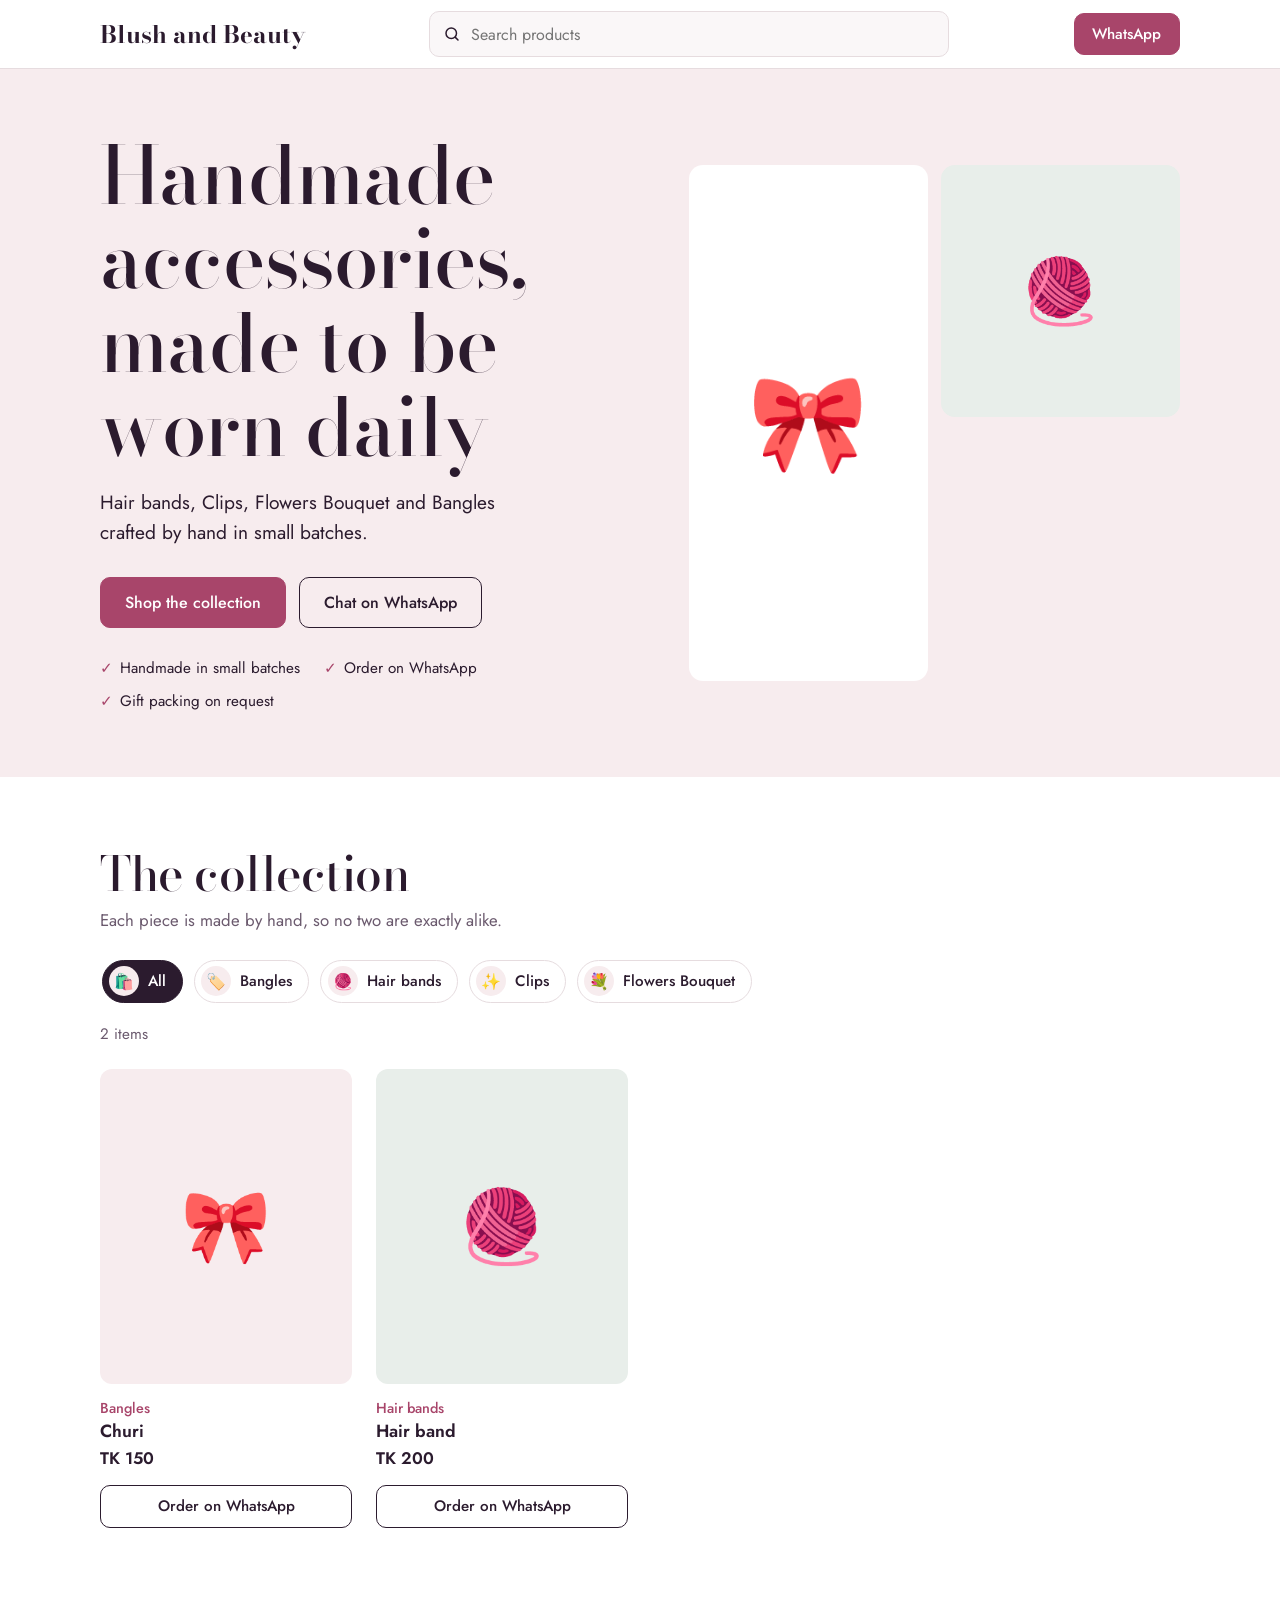
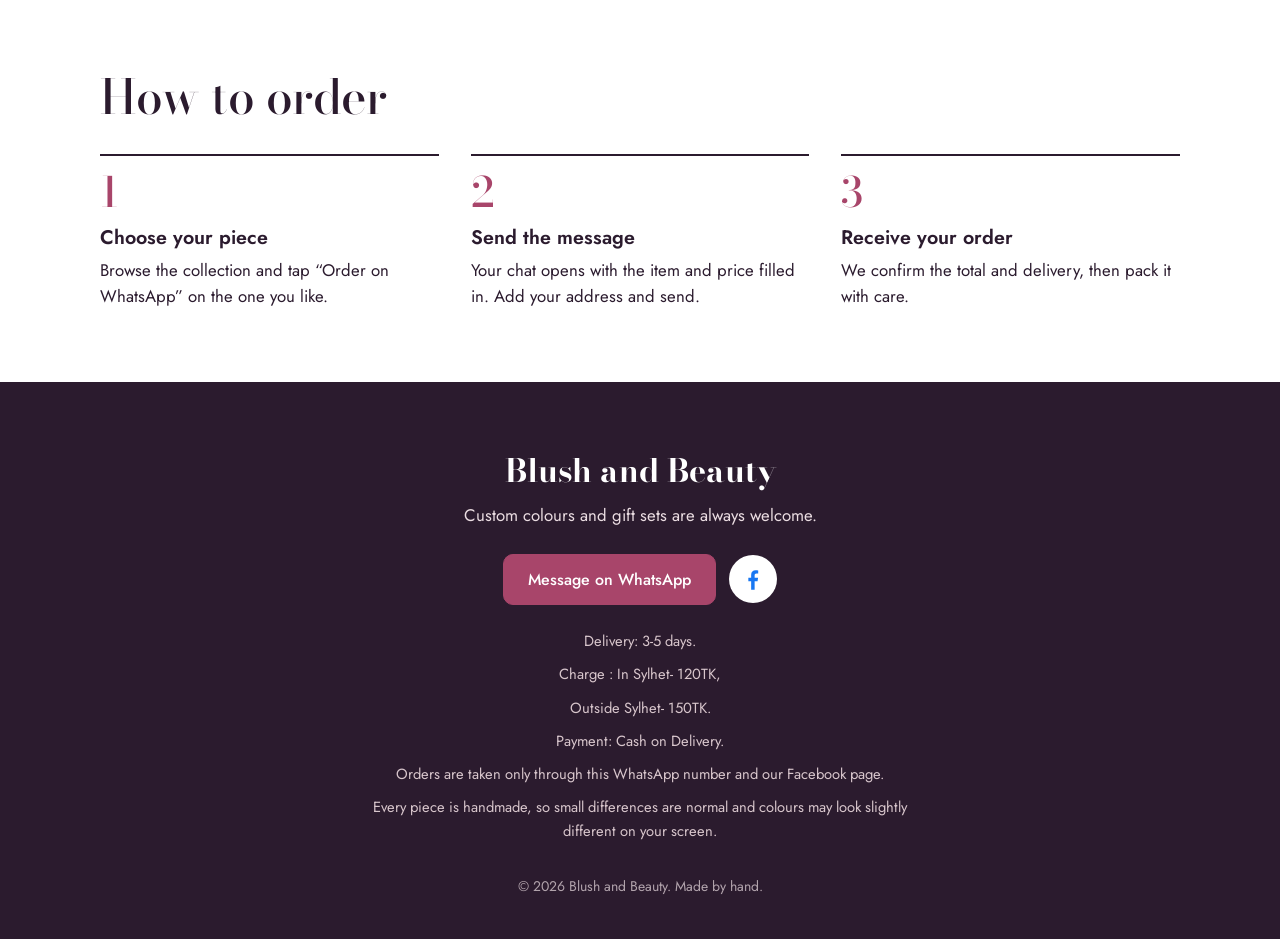
==== index.html @ 7482adbf "Add files via upload" ====
<!DOCTYPE html>
<html lang="en">
<head>
<meta charset="utf-8">
<meta name="viewport" content="width=device-width, initial-scale=1">
<title>Shop Name</title>
<link rel="preconnect" href="https://fonts.googleapis.com">
<link rel="preconnect" href="https://fonts.gstatic.com" crossorigin>
<link href="https://fonts.googleapis.com/css2?family=Bodoni+Moda:ital,wght@0,500;0,700;1,500&family=Jost:wght@400;500;600&display=swap" rel="stylesheet">
<link rel="stylesheet" href="style.css">
</head>
<body>

<header class="top">
  <div class="bar wrap">
    <a class="brand" href="#top" id="brand"></a>
    <label class="search">
      <svg width="18" height="18" viewBox="0 0 24 24" fill="none" stroke="currentColor" stroke-width="2" stroke-linecap="round" aria-hidden="true"><circle cx="11" cy="11" r="7"/><path d="M20 20l-3.5-3.5"/></svg>
      <input id="q" type="search" placeholder="Search products" autocomplete="off" aria-label="Search products">
      <button id="clear" type="button" aria-label="Clear search" hidden>✕</button>
    </label>
    <a class="btn sm" id="waTop" target="_blank" rel="noopener" href="#">WhatsApp</a>
  </div>
</header>

<section class="hero" id="top">
  <div class="wrap hero-grid">
    <div class="copy">
      <h1 id="headline"></h1>
      <p id="tagline"></p>
      <div class="cta">
        <a class="btn" href="#shop">Shop the collection</a>
        <a class="btn ghost" id="waHero" target="_blank" rel="noopener" href="#">Chat on WhatsApp</a>
      </div>
      <ul class="perks" id="perks"></ul>
    </div>
    <div class="mosaic" id="mosaic" aria-hidden="true"></div>
  </div>
</section>

<section id="shop">
  <div class="wrap">
    <h2>The collection</h2>
    <p class="sub">Each piece is made by hand, so no two are exactly alike.</p>
    <div class="cats" id="cats"></div>
    <p class="count" id="count" aria-live="polite"></p>
    <div class="grid" id="grid"></div>
    <div class="empty" id="empty" hidden>
      <h3>Nothing matches that yet</h3>
      <p>Try another word, or ask us to make it for you.</p>
      <a class="btn" id="askBtn" target="_blank" rel="noopener" href="#">Ask on WhatsApp</a>
    </div>
  </div>
</section>

<section id="about">
  <div class="wrap about-grid">
    <div class="me" id="aboutPic">👩‍🎨</div>
    <div>
      <h2>Meet <span id="owner"></span></h2>
      <p id="story"></p>
    </div>
  </div>
</section>

<section id="how">
  <div class="wrap">
    <h2>How to order</h2>
    <ol class="steps">
      <li class="step"><b>1</b><h3>Choose your piece</h3><p>Browse the collection and tap “Order on WhatsApp” on the one you like.</p></li>
      <li class="step"><b>2</b><h3>Send the message</h3><p>Your chat opens with the item and price filled in. Add your address and send.</p></li>
      <li class="step"><b>3</b><h3>Receive your order</h3><p>We confirm the total and delivery, then pack it with care.</p></li>
    </ol>
  </div>
</section>

<footer id="contact">
  <div class="wrap">
    <p class="fbrand" id="fbrand"></p>
    <p>Custom colours and gift sets are always welcome.</p>
    <div class="links" id="links"></div>
    <ul class="notes" id="notes"></ul>
    <small id="copy"></small>
  </div>
</footer>

<script src="script.js"></script>
</body>
</html>
---- style.css ----
:root{--ink:#2B1B2E;--rose:#A8456A;--blush:#F7ECEE;--mist:#E8EEEA;--line:#E6DCDF;
--head:"Bodoni Moda",Georgia,serif;--body:"Jost",system-ui,sans-serif}
*{box-sizing:border-box;margin:0}
html{scroll-behavior:smooth;scroll-padding-top:5rem}
body{font:400 1.05rem/1.6 var(--body);color:var(--ink);background:#fff}
h1,h2{font-family:var(--head);font-weight:500;line-height:1.05;letter-spacing:-.01em}
h3{font-family:var(--body);font-weight:600}
a{color:inherit}
:focus-visible{outline:3px solid var(--rose);outline-offset:3px}
.wrap{max-width:1120px;margin:0 auto;padding:0 1.25rem}
section{padding:4.5rem 0}
h2{font-size:clamp(2rem,4.5vw,3rem);margin-bottom:.5rem}
.sub{color:#6b5a6e}

.btn{display:inline-block;font:500 1rem var(--body);text-decoration:none;text-align:center;background:var(--rose);color:#fff;padding:.8rem 1.5rem;border-radius:10px;border:1.5px solid var(--rose);cursor:pointer;transition:background .15s,color .15s}
.btn:hover{background:var(--ink);border-color:var(--ink)}
.btn.ghost{background:transparent;color:var(--ink);border-color:var(--ink)}
.btn.ghost:hover{background:var(--ink);color:#fff}
.btn.sm{padding:.55rem 1.1rem;font-size:.95rem}

/* header */
.top{position:sticky;top:0;z-index:20;background:rgba(255,255,255,.97);border-bottom:1px solid var(--line)}
.bar{display:grid;grid-template-columns:auto 1fr auto;gap:1.2rem;align-items:center;padding-top:.7rem;padding-bottom:.7rem}
.brand{font:700 1.5rem var(--head);text-decoration:none;color:var(--ink)}
.search{display:flex;align-items:center;gap:.6rem;background:#FAF7F8;border:1px solid var(--line);border-radius:10px;padding:0 .8rem;max-width:520px;width:100%;justify-self:center}
.search:focus-within{border-color:var(--rose);box-shadow:0 0 0 3px var(--blush)}
.search input{flex:1;min-width:0;border:0;outline:0;background:none;font:400 1rem var(--body);color:var(--ink);padding:.65rem 0}
.search button{flex:none;border:0;background:var(--blush);color:var(--ink);width:1.8rem;height:1.8rem;border-radius:50%;cursor:pointer}

/* hero */
.hero{background:var(--blush);padding:4rem 0}
.hero-grid{display:grid;grid-template-columns:1.1fr 1fr;gap:3rem;align-items:center}
.hero h1{font-size:clamp(2.7rem,6.5vw,5rem);margin-bottom:1.1rem}
.hero p{max-width:34ch;font-size:1.2rem}
.cta{display:flex;flex-wrap:wrap;gap:.8rem;margin:1.8rem 0}
.perks{list-style:none;padding:0;display:flex;flex-wrap:wrap;gap:.5rem 1.5rem;font-size:.95rem}
.perks li::before{content:"✓";color:var(--rose);font-weight:600;margin-right:.45rem}
.mosaic{display:grid;grid-template-columns:1fr 1fr;grid-template-rows:1fr 1fr;gap:.8rem;aspect-ratio:1/1.05}
.m{border-radius:14px;display:grid;place-items:center;font-size:4rem;overflow:hidden}
.m:first-child{grid-row:span 2;font-size:6rem}
.m img{width:100%;height:100%;object-fit:cover}
.copy>*{animation:rise .7s ease both}
.copy>*:nth-child(2){animation-delay:.12s}.copy>*:nth-child(3){animation-delay:.24s}.copy>*:nth-child(4){animation-delay:.36s}
@keyframes rise{from{opacity:0;transform:translateY(14px)}}

/* categories */
.cats{display:flex;gap:.7rem;overflow-x:auto;padding:1.6rem .1rem .6rem;scrollbar-width:none;-webkit-overflow-scrolling:touch}
.cats::-webkit-scrollbar{display:none}
.cat{flex:none;display:flex;align-items:center;gap:.55rem;background:#fff;border:1px solid var(--line);border-radius:999px;padding:.35rem 1rem .35rem .4rem;font:500 .95rem var(--body);color:var(--ink);cursor:pointer;transition:background .15s,color .15s}
.cat i{font-style:normal;width:30px;height:30px;border-radius:50%;display:grid;place-items:center;background:var(--blush);font-size:1rem;overflow:hidden}
.cat i img{width:100%;height:100%;object-fit:cover}
.cat:hover{border-color:var(--ink)}
.cat[aria-pressed="true"]{background:var(--ink);border-color:var(--ink);color:#fff}
.count{margin:.6rem 0 1.4rem;font-size:.95rem;color:#6b5a6e}

/* products */
.grid{display:grid;grid-template-columns:repeat(auto-fill,minmax(230px,1fr));gap:2.2rem 1.5rem}
.tile .ph{aspect-ratio:4/5;border-radius:12px;display:grid;place-items:center;font-size:4.5rem;overflow:hidden}
.tile .ph img{width:100%;height:100%;object-fit:cover;transition:transform .4s}
.tile:hover .ph img{transform:scale(1.04)}
.tile .cn{margin-top:.8rem;font-size:.9rem;color:var(--rose);font-weight:500}
.tile h3{font-size:1.1rem;line-height:1.3}
.tile .price{font-weight:600;margin:.15rem 0 .8rem}
.tile .btn{width:100%;background:transparent;color:var(--ink);border-color:var(--ink);padding:.6rem 1rem;font-size:.95rem}
.tile .btn:hover{background:var(--ink);color:#fff}
.empty{text-align:center;padding:2.5rem 1rem;background:var(--blush);border-radius:14px;margin-top:1rem}
.empty .btn{margin-top:1rem}

/* about */
#about{background:var(--mist)}
.about-grid{display:grid;grid-template-columns:.8fr 1.2fr;gap:3.5rem;align-items:center}
.me{aspect-ratio:4/5;background:var(--blush);border-radius:12px;display:grid;place-items:center;font-size:5rem;overflow:hidden}
.me img{width:100%;height:100%;object-fit:cover}
#story{font-size:1.2rem;max-width:46ch;margin-top:.8rem}

/* steps */
.steps{list-style:none;padding:0;display:grid;grid-template-columns:repeat(auto-fit,minmax(220px,1fr));gap:2rem;margin-top:2rem}
.step{border-top:2px solid var(--ink);padding-top:1rem}
.step b{display:block;font:500 2.6rem/1 var(--head);color:var(--rose);margin-bottom:.5rem}
.step h3{margin-bottom:.2rem}

/* footer */
footer{background:var(--ink);color:#EBDDE2;text-align:center;padding:4rem 0 2.5rem}
.fbrand{font:700 2rem var(--head);color:#fff;margin-bottom:.4rem}
footer .links{display:flex;gap:.8rem;justify-content:center;flex-wrap:wrap;margin:1.6rem 0}
footer .btn.ghost{color:#fff;border-color:#fff}
footer .btn.ghost:hover{background:#fff;color:var(--ink)}
footer small{opacity:.7}

@media(max-width:760px){
  section{padding:3rem 0}
  .bar{grid-template-columns:1fr auto;gap:.6rem}
  .search{grid-column:1/-1;grid-row:2;max-width:none}
  .hero{padding:2.5rem 0}
  .hero-grid,.about-grid{grid-template-columns:1fr;gap:2rem}
  .mosaic{aspect-ratio:4/3}
  .m{font-size:3rem}.m:first-child{font-size:4rem}
  .me{max-width:300px}
  .grid{grid-template-columns:1fr 1fr;gap:1.6rem 1rem}
  .tile h3{font-size:1rem}
  .tile .btn{font-size:.85rem;padding:.55rem .4rem}
  .tile .ph{font-size:3.2rem}
}
@media(prefers-reduced-motion:reduce){*{animation:none!important;transition:none!important}}

.tile .btn.out{background:#F1EBED;color:#8a7a8d;border-color:#E6DCDF;cursor:not-allowed}
.tile .btn.out:hover{background:#F1EBED;color:#8a7a8d}

footer .links{align-items:center}
.soc{width:48px;height:48px;border-radius:50%;background:#fff;display:grid;place-items:center;transition:transform .15s}
.soc:hover{transform:translateY(-3px)}

.about-grid.nophoto{grid-template-columns:1fr;max-width:720px}

.notes{list-style:none;padding:0;max-width:560px;margin:0 auto 1.8rem;display:grid;gap:.6rem;font-size:.92rem;color:#D8C6CC}
.notes:empty{display:none}
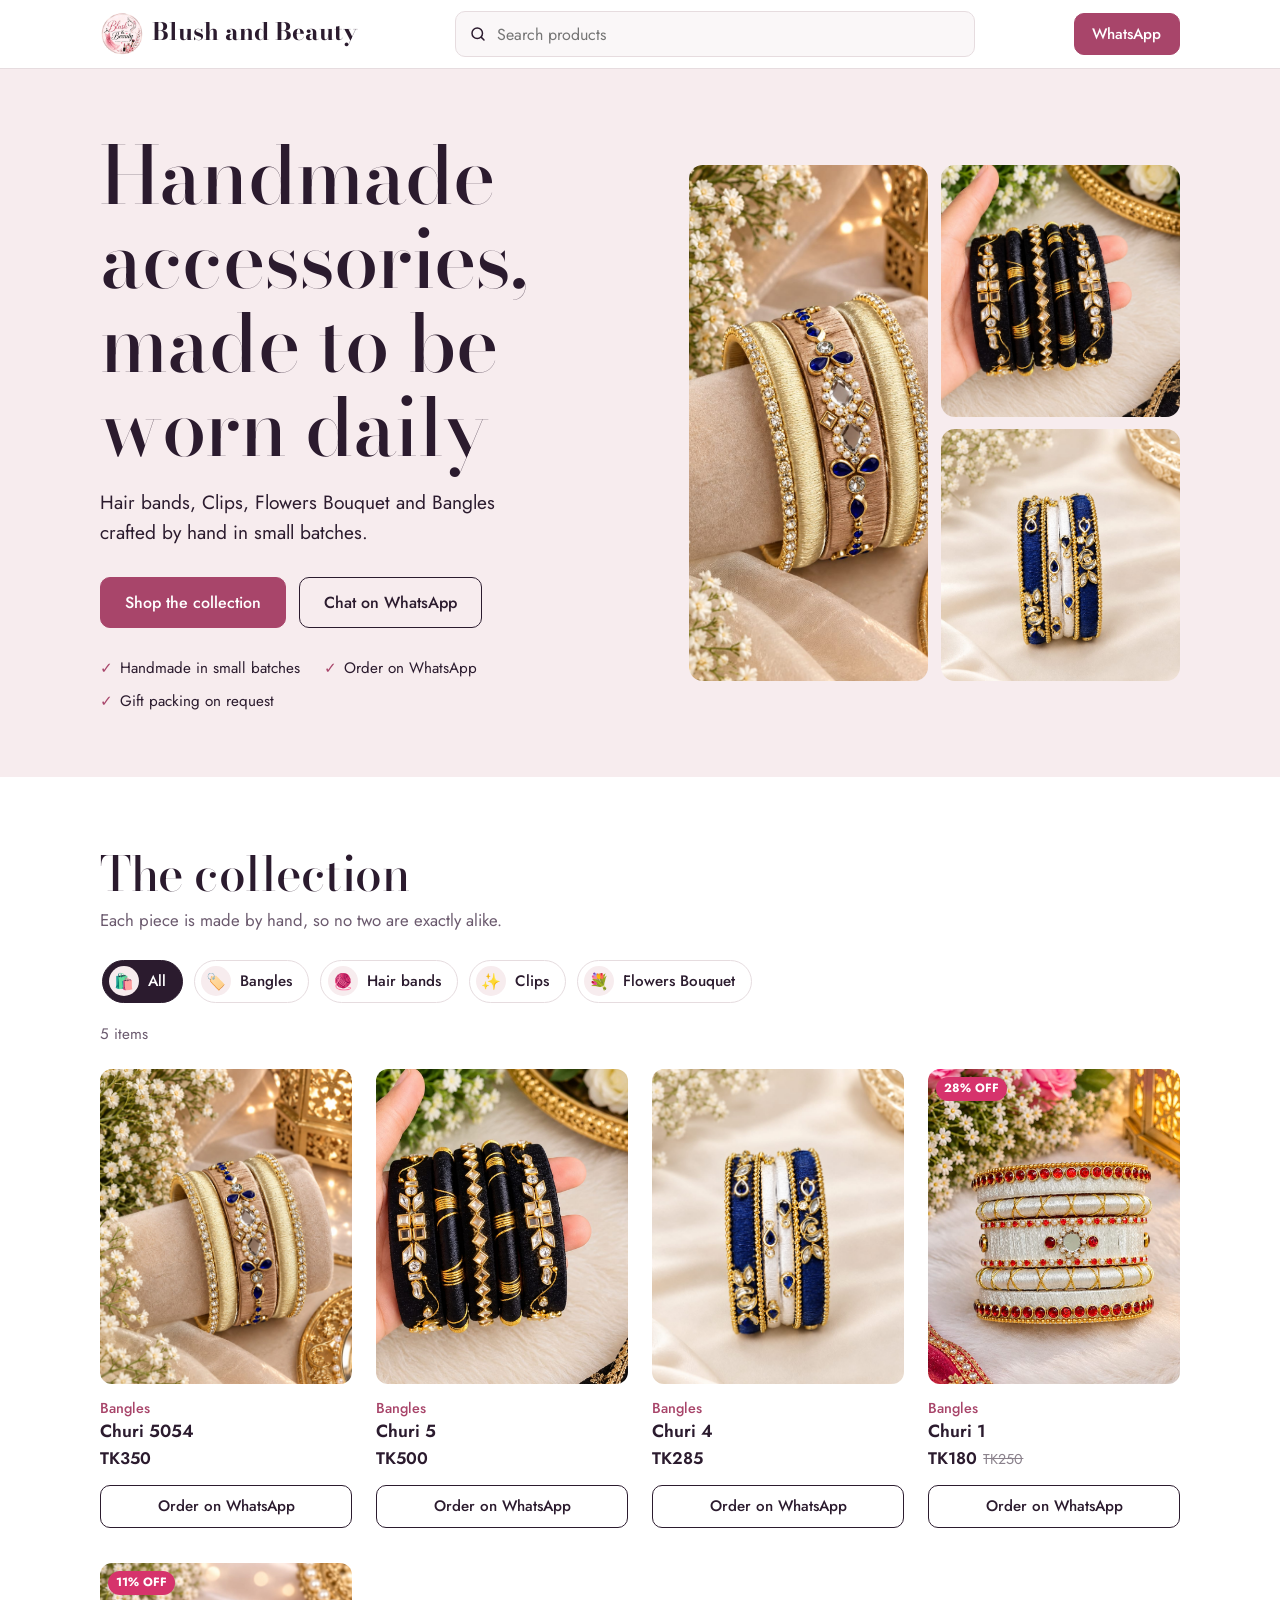
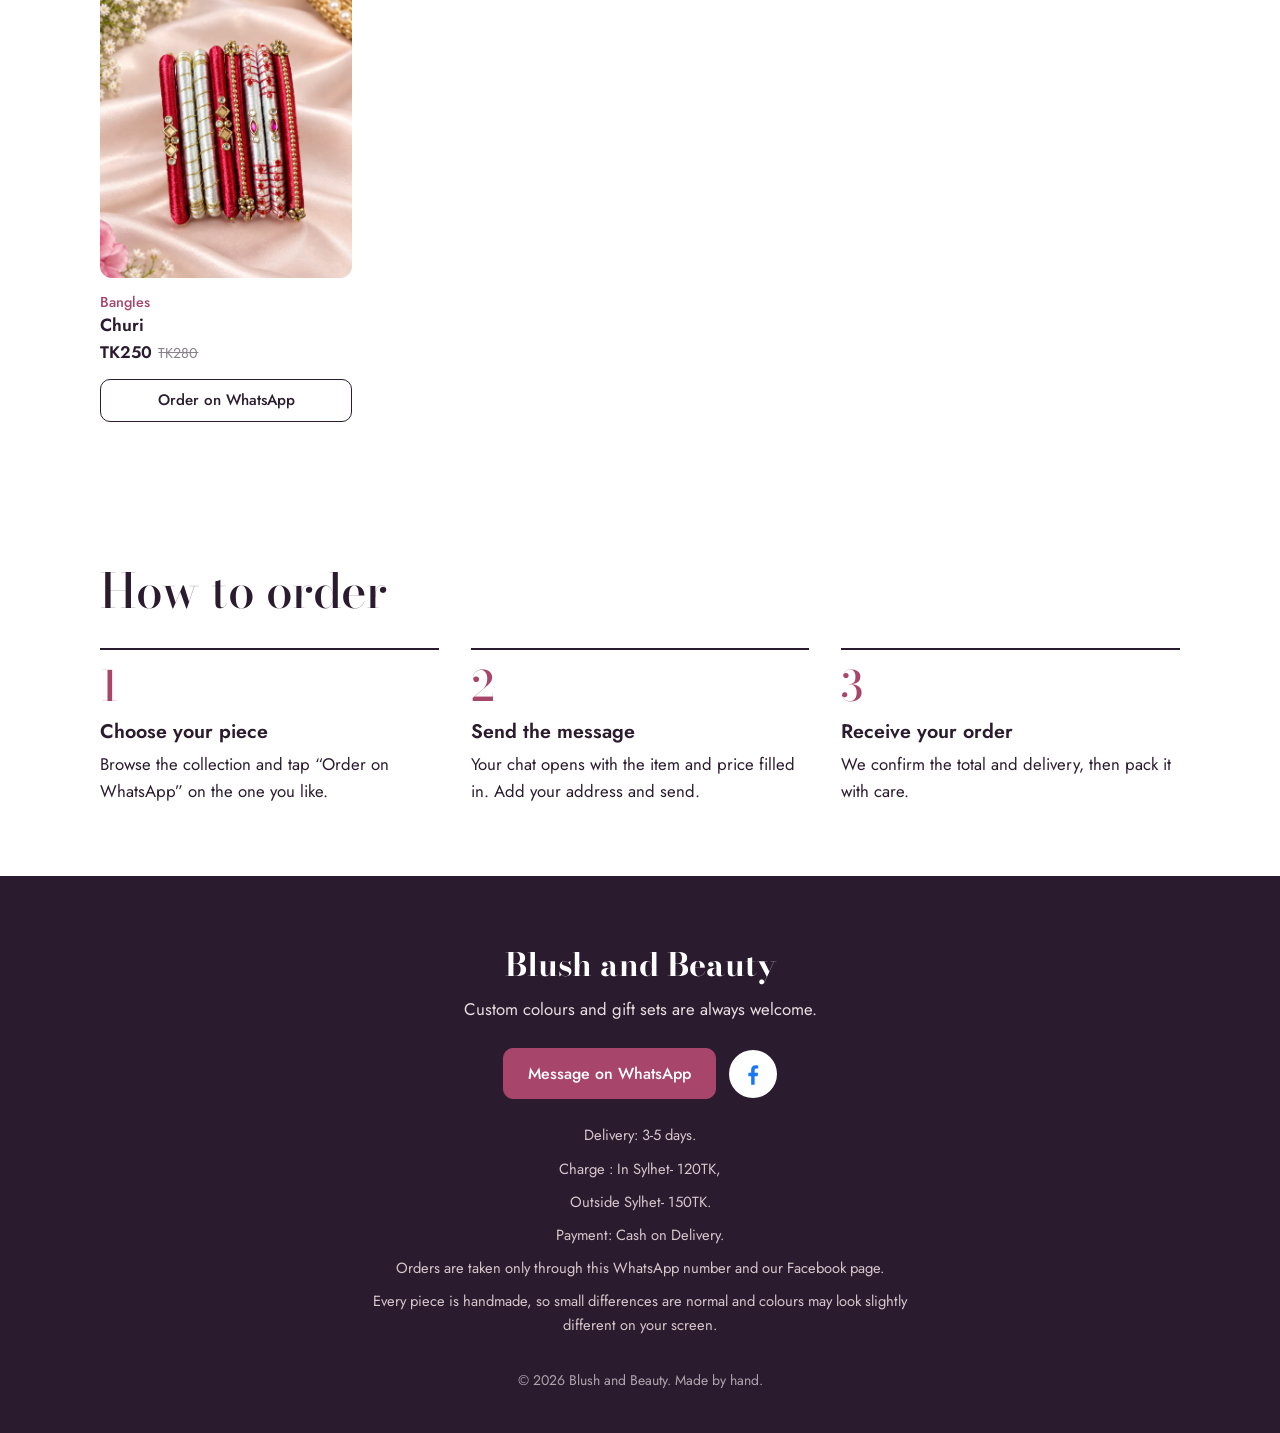
==== commit c9fdd7b6: "Update index.html" ====
--- a/index.html
+++ b/index.html
@@ -3,7 +3,8 @@
 <head>
 <meta charset="utf-8">
 <meta name="viewport" content="width=device-width, initial-scale=1">
-<title>Shop Name</title>
+<title>Blush and Beauty</title>
+<link rel="icon" type="image/png" href="images/favicon.png">
 <link rel="preconnect" href="https://fonts.googleapis.com">
 <link rel="preconnect" href="https://fonts.gstatic.com" crossorigin>
 <link href="https://fonts.googleapis.com/css2?family=Bodoni+Moda:ital,wght@0,500;0,700;1,500&family=Jost:wght@400;500;600&display=swap" rel="stylesheet">
--- a/style.css
+++ b/style.css
@@ -114,3 +114,20 @@
 
 .notes{list-style:none;padding:0;max-width:560px;margin:0 auto 1.8rem;display:grid;gap:.6rem;font-size:.92rem;color:#D8C6CC}
 .notes:empty{display:none}
+
+/* page numbers */
+.pager{display:flex;flex-wrap:wrap;justify-content:center;align-items:center;gap:.5rem;margin-top:2.5rem}
+.pager:empty{display:none}
+.pager button{min-width:44px;height:44px;padding:0 .9rem;border:1px solid var(--line);background:#fff;border-radius:10px;font:500 1rem var(--body);color:var(--ink);cursor:pointer}
+.pager button:hover:not(:disabled){border-color:var(--ink)}
+.pager button.on{background:var(--ink);border-color:var(--ink);color:#fff}
+.pager button:disabled{opacity:.4;cursor:not-allowed}
+@media(max-width:760px){html{scroll-padding-top:8rem}}
+
+
+.tile .ph{position:relative}
+.tag-off{position:absolute;top:8px;left:8px;background:#d6336c;color:#fff;font-size:.75rem;font-weight:700;padding:.15rem .5rem;border-radius:999px}
+.price .pold{text-decoration:line-through;opacity:.55;font-weight:400;font-size:.85em;margin-left:.4rem}
+
+
+#brand .logo{height:44px;width:auto;vertical-align:middle;margin-right:.5rem}
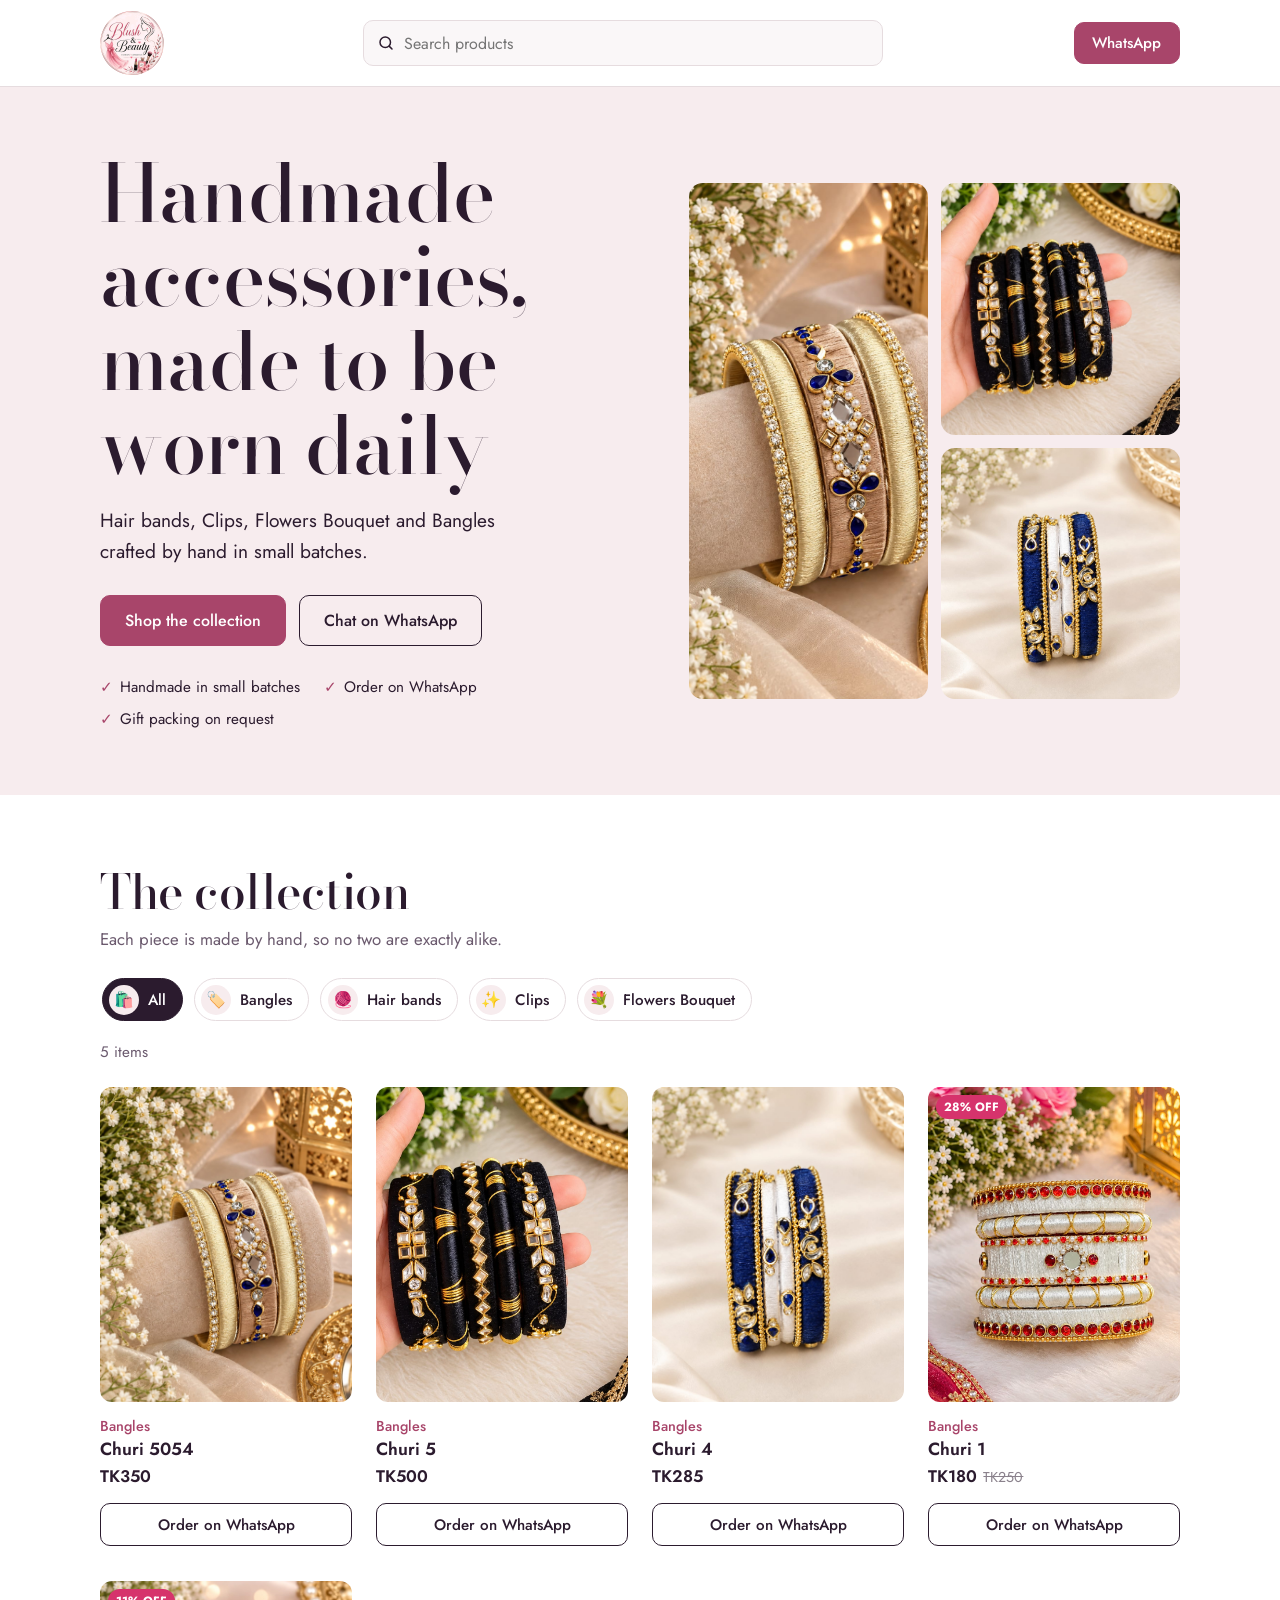
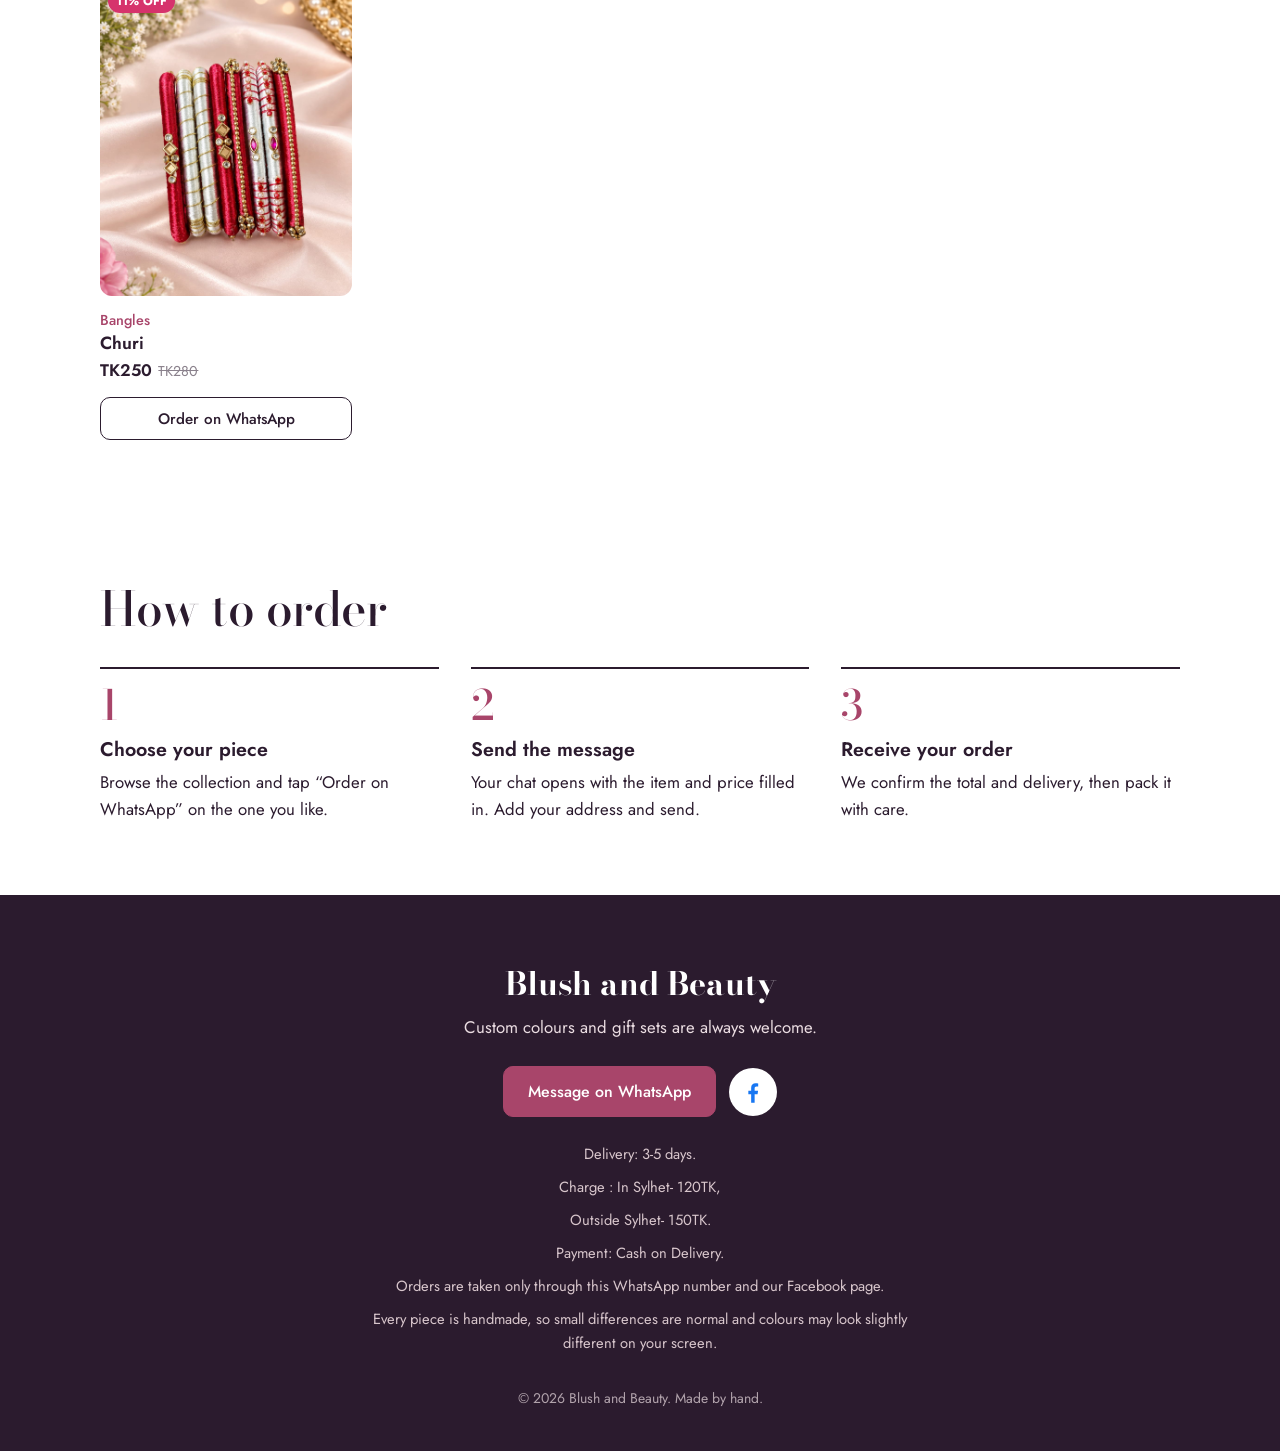
==== commit 290d4ba0: "Update favicon link to new location" ====
--- a/index.html
+++ b/index.html
@@ -4,7 +4,7 @@
 <meta charset="utf-8">
 <meta name="viewport" content="width=device-width, initial-scale=1">
 <title>Blush and Beauty</title>
-<link rel="icon" type="image/png" href="images/favicon.png">
+<link rel="icon" type="image/png" href="images/uploads/favicon.png">
 <link rel="preconnect" href="https://fonts.googleapis.com">
 <link rel="preconnect" href="https://fonts.gstatic.com" crossorigin>
 <link href="https://fonts.googleapis.com/css2?family=Bodoni+Moda:ital,wght@0,500;0,700;1,500&family=Jost:wght@400;500;600&display=swap" rel="stylesheet">
--- a/style.css
+++ b/style.css
@@ -130,4 +130,4 @@
 .price .pold{text-decoration:line-through;opacity:.55;font-weight:400;font-size:.85em;margin-left:.4rem}
 
 
-#brand .logo{height:44px;width:auto;vertical-align:middle;margin-right:.5rem}
+#brand .logo{height:64px;width:auto;vertical-align:middle;margin-right:.5rem}
